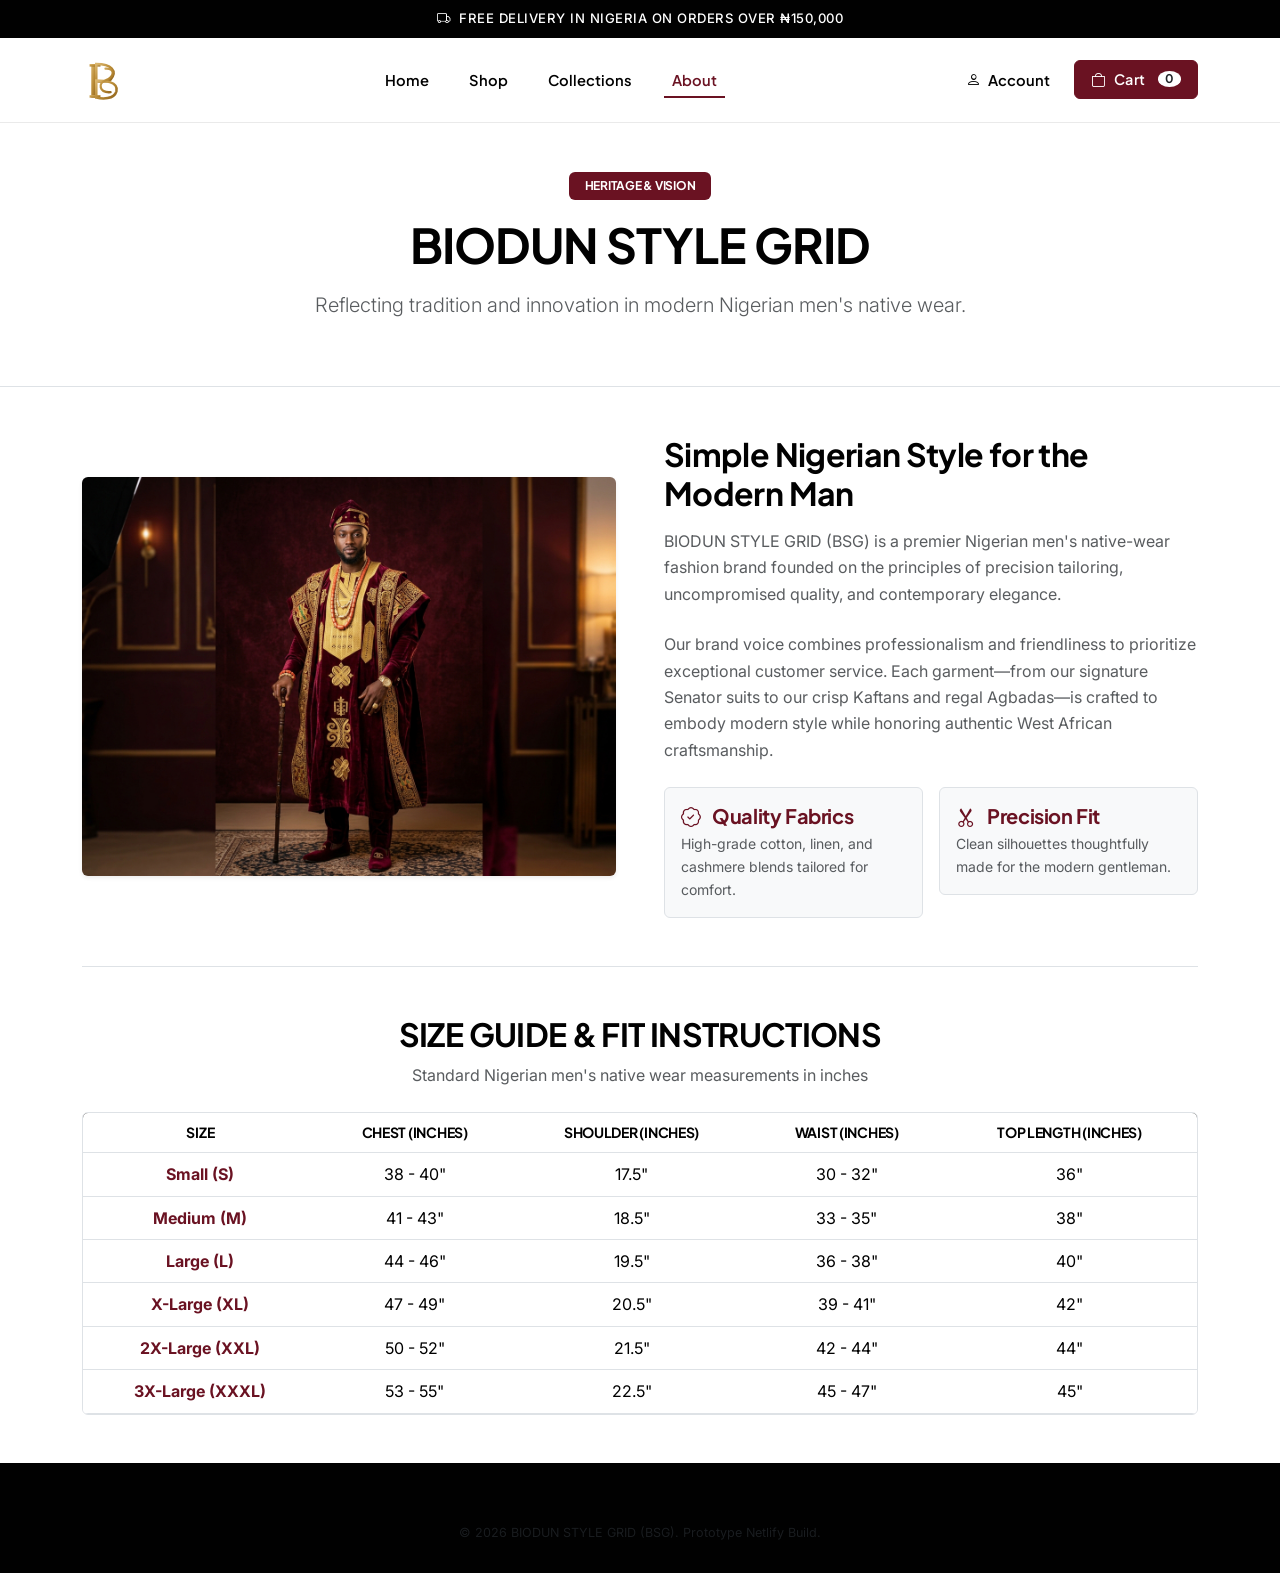
==== about.html @ 50bf49c2 "first commit" ====
<!DOCTYPE html>
<html lang="en">
<head>
  <meta charset="UTF-8">
  <meta name="viewport" content="width=device-width, initial-scale=1.0">
  <title>About Us | BIODUN STYLE GRID</title>
  <link href="https://cdn.jsdelivr.net/npm/bootstrap@5.3.2/dist/css/bootstrap.min.css" rel="stylesheet">
  <link href="https://cdn.jsdelivr.net/npm/bootstrap-icons@1.11.1/font/bootstrap-icons.css" rel="stylesheet">
  <link rel="stylesheet" href="css/style.css">
  <link rel="icon" href="assets/logo.svg" type="image/svg+xml">
</head>
<body>

  <!-- Announcement Bar -->
  <div class="announcement-bar text-center">
    <div class="container">
      <span><i class="bi bi-truck me-1"></i> FREE DELIVERY IN NIGERIA ON ORDERS OVER ₦150,000</span>
    </div>
  </div>

  <!-- Navbar -->
  <nav class="navbar navbar-expand-lg navbar-bsg">
    <div class="container">
      <a class="navbar-brand me-4" href="index.html">
        <img src="assets/logo.svg" alt="BIODUN STYLE GRID" height="42">
      </a>
      <div class="d-flex align-items-center gap-2 d-lg-none ms-auto me-2">
        <a href="cart.html" class="btn btn-link text-dark p-1 position-relative">
          <i class="bi bi-bag fs-5"></i>
          <span class="cart-count-badge position-absolute top-0 start-100 translate-middle">0</span>
        </a>
      </div>
      <button class="navbar-toggler border-0" type="button" data-bs-toggle="collapse" data-bs-target="#bsgNavMenu">
        <span class="navbar-toggler-icon"></span>
      </button>

      <div class="collapse navbar-collapse" id="bsgNavMenu">
        <ul class="navbar-nav mx-auto mb-2 mb-lg-0 text-center">
          <li class="nav-item"><a class="nav-link nav-link-bsg" href="index.html">Home</a></li>
          <li class="nav-item"><a class="nav-link nav-link-bsg" href="shop.html">Shop</a></li>
          <li class="nav-item"><a class="nav-link nav-link-bsg" href="collections.html">Collections</a></li>
          <li class="nav-item"><a class="nav-link nav-link-bsg active" href="about.html">About</a></li>
        </ul>

        <div class="d-none d-lg-flex align-items-center gap-3">
          <a href="login.html" class="nav-link-bsg text-dark nav-account-link me-2"><i class="bi bi-person me-1"></i> Account</a>
          <a href="cart.html" class="btn btn-bsg-primary btn-sm py-2 px-3 d-flex align-items-center gap-2">
            <i class="bi bi-bag"></i> Cart <span class="badge bg-white text-dark rounded-circle cart-count-badge">0</span>
          </a>
        </div>
      </div>
    </div>
  </nav>

  <!-- About Header -->
  <section class="py-5 bg-bsg-bg-light border-bottom">
    <div class="container text-center" style="max-width: 720px;">
      <span class="badge bg-bsg-burgundy text-white font-heading px-3 py-2 mb-3">HERITAGE & VISION</span>
      <h1 class="font-heading display-5 mb-3">BIODUN STYLE GRID</h1>
      <p class="lead text-muted">Reflecting tradition and innovation in modern Nigerian men's native wear.</p>
    </div>
  </section>

  <!-- About Content -->
  <section class="py-5">
    <div class="container">
      <div class="row align-items-center g-5 mb-5">
        <div class="col-lg-6">
          <img src="assets/images/agbada_royal_gold.jpg" alt="BIODUN STYLE GRID Craftsmanship" class="w-100 rounded shadow-sm" style="max-height: 480px; object-fit: cover;">
        </div>

        <div class="col-lg-6">
          <h2 class="font-heading mb-3">Simple Nigerian Style for the Modern Man</h2>
          <p class="text-muted mb-4">
            BIODUN STYLE GRID (BSG) is a premier Nigerian men's native-wear fashion brand founded on the principles of precision tailoring, uncompromised quality, and contemporary elegance.
          </p>
          <p class="text-muted mb-4">
            Our brand voice combines professionalism and friendliness to prioritize exceptional customer service. Each garment—from our signature Senator suits to our crisp Kaftans and regal Agbadas—is crafted to embody modern style while honoring authentic West African craftsmanship.
          </p>

          <div class="row g-3">
            <div class="col-6">
              <div class="p-3 bg-light rounded border">
                <h5 class="font-heading text-bsg-burgundy mb-1"><i class="bi bi-patch-check me-2"></i> Quality Fabrics</h5>
                <p class="small text-muted mb-0">High-grade cotton, linen, and cashmere blends tailored for comfort.</p>
              </div>
            </div>
            <div class="col-6">
              <div class="p-3 bg-light rounded border">
                <h5 class="font-heading text-bsg-burgundy mb-1"><i class="bi bi-scissors me-2"></i> Precision Fit</h5>
                <p class="small text-muted mb-0">Clean silhouettes thoughtfully made for the modern gentleman.</p>
              </div>
            </div>
          </div>
        </div>
      </div>

      <!-- Size Guide Section -->
      <div id="size-guide" class="pt-5 border-top">
        <div class="text-center mb-4">
          <h2 class="font-heading mb-2">SIZE GUIDE & FIT INSTRUCTIONS</h2>
          <p class="text-muted">Standard Nigerian men's native wear measurements in inches</p>
        </div>

        <div class="table-responsive bg-white border rounded">
          <table class="table align-middle text-center mb-0">
            <thead class="bg-bsg-black text-white font-heading small">
              <tr>
                <th>SIZE</th>
                <th>CHEST (INCHES)</th>
                <th>SHOULDER (INCHES)</th>
                <th>WAIST (INCHES)</th>
                <th>TOP LENGTH (INCHES)</th>
              </tr>
            </thead>
            <tbody>
              <tr>
                <td><strong class="text-bsg-burgundy">Small (S)</strong></td>
                <td>38 - 40"</td>
                <td>17.5"</td>
                <td>30 - 32"</td>
                <td>36"</td>
              </tr>
              <tr>
                <td><strong class="text-bsg-burgundy">Medium (M)</strong></td>
                <td>41 - 43"</td>
                <td>18.5"</td>
                <td>33 - 35"</td>
                <td>38"</td>
              </tr>
              <tr>
                <td><strong class="text-bsg-burgundy">Large (L)</strong></td>
                <td>44 - 46"</td>
                <td>19.5"</td>
                <td>36 - 38"</td>
                <td>40"</td>
              </tr>
              <tr>
                <td><strong class="text-bsg-burgundy">X-Large (XL)</strong></td>
                <td>47 - 49"</td>
                <td>20.5"</td>
                <td>39 - 41"</td>
                <td>42"</td>
              </tr>
              <tr>
                <td><strong class="text-bsg-burgundy">2X-Large (XXL)</strong></td>
                <td>50 - 52"</td>
                <td>21.5"</td>
                <td>42 - 44"</td>
                <td>44"</td>
              </tr>
              <tr>
                <td><strong class="text-bsg-burgundy">3X-Large (XXXL)</strong></td>
                <td>53 - 55"</td>
                <td>22.5"</td>
                <td>45 - 47"</td>
                <td>45"</td>
              </tr>
            </tbody>
          </table>
        </div>
      </div>

    </div>
  </section>

  <!-- Footer -->
  <footer class="footer-bsg">
    <div class="container text-center small text-muted">
      <p class="mb-0">© 2026 BIODUN STYLE GRID (BSG). Prototype Netlify Build.</p>
    </div>
  </footer>

  <script src="https://cdn.jsdelivr.net/npm/bootstrap@5.3.2/dist/js/bootstrap.bundle.min.js"></script>
  <script src="js/products.js"></script>
  <script src="js/cart.js"></script>
  <script src="js/auth.js"></script>
</body>
</html>
---- css/style.css ----
/* ==========================================================================
   BIODUN STYLE GRID (BSG) - BRAND STYLESHEET
   Colors: Burgundy #6A1222 | Gold #B98B36 | Light Green #AAE3B8 | Black #010101 | White #FFFFFF
   Stack: HTML5, CSS3, JavaScript, Bootstrap 5, Bootstrap Icons
   ========================================================================== */

@import url('https://fonts.googleapis.com/css2?family=Inter:wght@300;400;500;600;700&family=Plus+Jakarta+Sans:wght@500;600;700;800&display=swap');

:root {
  --bsg-burgundy: #6A1222;
  --bsg-burgundy-hover: #520D1A;
  --bsg-gold: #B98B36;
  --bsg-gold-light: #DAB66E;
  --bsg-light-green: #AAE3B8;
  --bsg-black: #010101;
  --bsg-dark-gray: #1E1E24;
  --bsg-muted: #6C757D;
  --bsg-bg-light: #F8F9FA;
  --bsg-white: #FFFFFF;

  --font-heading: 'Plus Jakarta Sans', -apple-system, sans-serif;
  --font-body: 'Inter', -apple-system, sans-serif;
  
  --bsg-border-radius: 6px;
  --bsg-transition: all 0.25s ease-in-out;
}

/* Global Reset & Base Typography */
body {
  font-family: var(--font-body);
  color: var(--bsg-black);
  background-color: var(--bsg-white);
  line-height: 1.65;
  overflow-x: hidden;
  -webkit-font-smoothing: antialiased;
}

h1, h2, h3, h4, h5, h6, .font-heading {
  font-family: var(--font-heading);
  font-weight: 700;
  color: var(--bsg-black);
  letter-spacing: -0.02em;
}

a {
  color: inherit;
  text-decoration: none;
  transition: var(--bsg-transition);
}

a:hover {
  color: var(--bsg-burgundy);
}

/* Color Classes */
.bg-bsg-burgundy { background-color: var(--bsg-burgundy) !important; color: var(--bsg-white); }
.bg-bsg-gold { background-color: var(--bsg-gold) !important; color: var(--bsg-black); }
.bg-bsg-light { background-color: var(--bsg-bg-light) !important; }
.bg-bsg-black { background-color: var(--bsg-black) !important; color: var(--bsg-white); }
.text-bsg-burgundy { color: var(--bsg-burgundy) !important; }
.text-bsg-gold { color: var(--bsg-gold) !important; }
.text-bsg-green { color: #1E7E34 !important; }
.border-bsg-gold { border-color: var(--bsg-gold) !important; }

/* Buttons */
.btn-bsg-primary {
  background-color: var(--bsg-burgundy);
  color: var(--bsg-white) !important;
  font-family: var(--font-heading);
  font-weight: 600;
  font-size: 0.9rem;
  letter-spacing: 0.5px;
  padding: 12px 26px;
  border-radius: var(--bsg-border-radius);
  border: 1px solid var(--bsg-burgundy);
  transition: var(--bsg-transition);
}

.btn-bsg-primary:hover {
  background-color: var(--bsg-burgundy-hover);
  border-color: var(--bsg-burgundy-hover);
  color: var(--bsg-white) !important;
}

.btn-bsg-secondary {
  background-color: transparent;
  color: var(--bsg-black) !important;
  font-family: var(--font-heading);
  font-weight: 600;
  font-size: 0.9rem;
  padding: 12px 26px;
  border-radius: var(--bsg-border-radius);
  border: 1.5px solid var(--bsg-black);
  transition: var(--bsg-transition);
}

.btn-bsg-secondary:hover {
  background-color: var(--bsg-black);
  color: var(--bsg-white) !important;
}

.btn-bsg-gold {
  background-color: var(--bsg-gold);
  color: var(--bsg-black) !important;
  font-family: var(--font-heading);
  font-weight: 700;
  padding: 12px 24px;
  border-radius: var(--bsg-border-radius);
  border: none;
  transition: var(--bsg-transition);
}

.btn-bsg-gold:hover {
  background-color: var(--bsg-gold-light);
}

/* Header & Announcement Bar */
.announcement-bar {
  background-color: var(--bsg-black);
  color: var(--bsg-white);
  font-size: 0.82rem;
  font-weight: 500;
  padding: 8px 0;
  letter-spacing: 0.5px;
}

.announcement-bar a {
  color: var(--bsg-gold);
  text-decoration: underline;
}

.navbar-bsg {
  background-color: var(--bsg-white);
  border-bottom: 1px solid #EAEAEA;
  padding: 16px 0;
  position: sticky;
  top: 0;
  z-index: 1030;
}

.nav-link-bsg {
  font-family: var(--font-heading);
  font-size: 0.92rem;
  font-weight: 600;
  color: var(--bsg-black) !important;
  margin: 0 12px;
  padding: 6px 0;
  position: relative;
}

.nav-link-bsg:hover, .nav-link-bsg.active {
  color: var(--bsg-burgundy) !important;
}

.nav-link-bsg.active::after {
  content: '';
  position: absolute;
  bottom: 0;
  left: 0;
  width: 100%;
  height: 2px;
  background-color: var(--bsg-burgundy);
}

.cart-count-badge {
  background-color: var(--bsg-burgundy);
  color: var(--bsg-white);
  font-size: 0.75rem;
  font-weight: 700;
  border-radius: 50%;
  padding: 2px 7px;
  margin-left: 4px;
}

/* Hero Section */
.hero-bsg {
  background-color: #F7F5F2;
  padding: 60px 0;
  min-height: 520px;
  display: flex;
  align-items: center;
}

.hero-title {
  font-size: 2.8rem;
  font-weight: 800;
  line-height: 1.15;
  color: var(--bsg-black);
  margin-bottom: 18px;
}

.hero-subtitle {
  font-size: 1.15rem;
  color: #4A4A4A;
  margin-bottom: 30px;
  max-width: 520px;
}

.hero-img-box {
  border-radius: 8px;
  overflow: hidden;
  box-shadow: 0 10px 30px rgba(0,0,0,0.06);
}

.hero-img {
  width: 100%;
  height: 480px;
  object-fit: cover;
}

/* Shop Category Cards */
.category-card {
  position: relative;
  border-radius: 8px;
  overflow: hidden;
  height: 320px;
  background-color: #EEEEEE;
  display: block;
}

.category-card img {
  width: 100%;
  height: 100%;
  object-fit: cover;
  transition: transform 0.4s ease;
}

.category-card:hover img {
  transform: scale(1.05);
}

.category-card-overlay {
  position: absolute;
  inset: 0;
  background: linear-gradient(to top, rgba(1, 1, 1, 0.75) 0%, transparent 60%);
  display: flex;
  flex-direction: column;
  justify-content: flex-end;
  padding: 24px;
  color: var(--bsg-white);
}

.category-card-title {
  font-size: 1.4rem;
  font-weight: 700;
  color: var(--bsg-white);
  margin-bottom: 4px;
}

/* Product Cards */
.bsg-product-card {
  background-color: var(--bsg-white);
  border: 1px solid #EBEBEB;
  border-radius: 8px;
  overflow: hidden;
  transition: var(--bsg-transition);
  height: 100%;
  display: flex;
  flex-direction: column;
}

.bsg-product-card:hover {
  border-color: #CCCCCC;
  box-shadow: 0 8px 24px rgba(0,0,0,0.07);
}

.bsg-product-img-wrapper {
  position: relative;
  padding-top: 130%; /* 3:4 Aspect ratio */
  background-color: #F4F4F4;
  overflow: hidden;
}

.bsg-product-img {
  position: absolute;
  top: 0;
  left: 0;
  width: 100%;
  height: 100%;
  object-fit: cover;
  transition: transform 0.3s ease;
}

.bsg-product-card:hover .bsg-product-img {
  transform: scale(1.03);
}

.badge-bsg-discount {
  position: absolute;
  top: 12px;
  left: 12px;
  background-color: var(--bsg-burgundy);
  color: var(--bsg-white);
  font-size: 0.72rem;
  font-weight: 700;
  padding: 4px 8px;
  border-radius: 4px;
  z-index: 2;
}

.badge-bsg-new {
  position: absolute;
  top: 12px;
  right: 12px;
  background-color: var(--bsg-gold);
  color: var(--bsg-black);
  font-size: 0.72rem;
  font-weight: 700;
  padding: 4px 8px;
  border-radius: 4px;
  z-index: 2;
}

.bsg-card-body {
  padding: 16px;
  display: flex;
  flex-direction: column;
  flex-grow: 1;
}

.bsg-product-title {
  font-size: 1rem;
  font-weight: 600;
  color: var(--bsg-black);
  margin-bottom: 6px;
}

.bsg-product-price {
  font-size: 1.1rem;
  font-weight: 700;
  color: var(--bsg-black);
}

.bsg-product-old-price {
  font-size: 0.88rem;
  color: var(--bsg-muted);
  text-decoration: line-through;
  margin-left: 8px;
}

/* Selectable Size & Color Buttons */
.size-btn-group .btn-size {
  border: 1.5px solid #DDDDDD;
  background: var(--bsg-white);
  color: var(--bsg-black);
  font-weight: 600;
  font-size: 0.85rem;
  min-width: 44px;
  height: 44px;
  border-radius: 6px;
  transition: var(--bsg-transition);
}

.size-btn-group .btn-size:hover {
  border-color: var(--bsg-black);
}

.size-btn-group .btn-size.active {
  border-color: var(--bsg-burgundy);
  background-color: var(--bsg-burgundy);
  color: var(--bsg-white);
}

.color-swatch {
  width: 32px;
  height: 32px;
  border-radius: 50%;
  border: 2px solid transparent;
  cursor: pointer;
  display: inline-block;
  transition: var(--bsg-transition);
}

.color-swatch.active {
  border-color: var(--bsg-burgundy);
  transform: scale(1.15);
}

/* Footer */
.footer-bsg {
  background-color: var(--bsg-black);
  color: #CCCCCC;
  padding: 60px 0 30px 0;
  font-size: 0.9rem;
}

.footer-bsg h6 {
  color: var(--bsg-white);
  font-family: var(--font-heading);
  font-size: 0.95rem;
  font-weight: 700;
  margin-bottom: 20px;
  letter-spacing: 0.5px;
}

.footer-bsg a {
  color: #CCCCCC;
}

.footer-bsg a:hover {
  color: var(--bsg-gold);
}

/* Toast Notification Styling */
.toast-bsg {
  background-color: var(--bsg-black);
  color: var(--bsg-white);
  border-left: 4px solid var(--bsg-burgundy);
  box-shadow: 0 10px 25px rgba(0,0,0,0.2);
}

/* Responsive Tweaks */
@media (max-width: 768px) {
  .hero-bsg {
    padding: 40px 0;
    text-align: center;
  }
  .hero-title {
    font-size: 2.1rem;
  }
  .hero-subtitle {
    margin-left: auto;
    margin-right: auto;
  }
  .hero-img {
    height: 320px;
  }
}
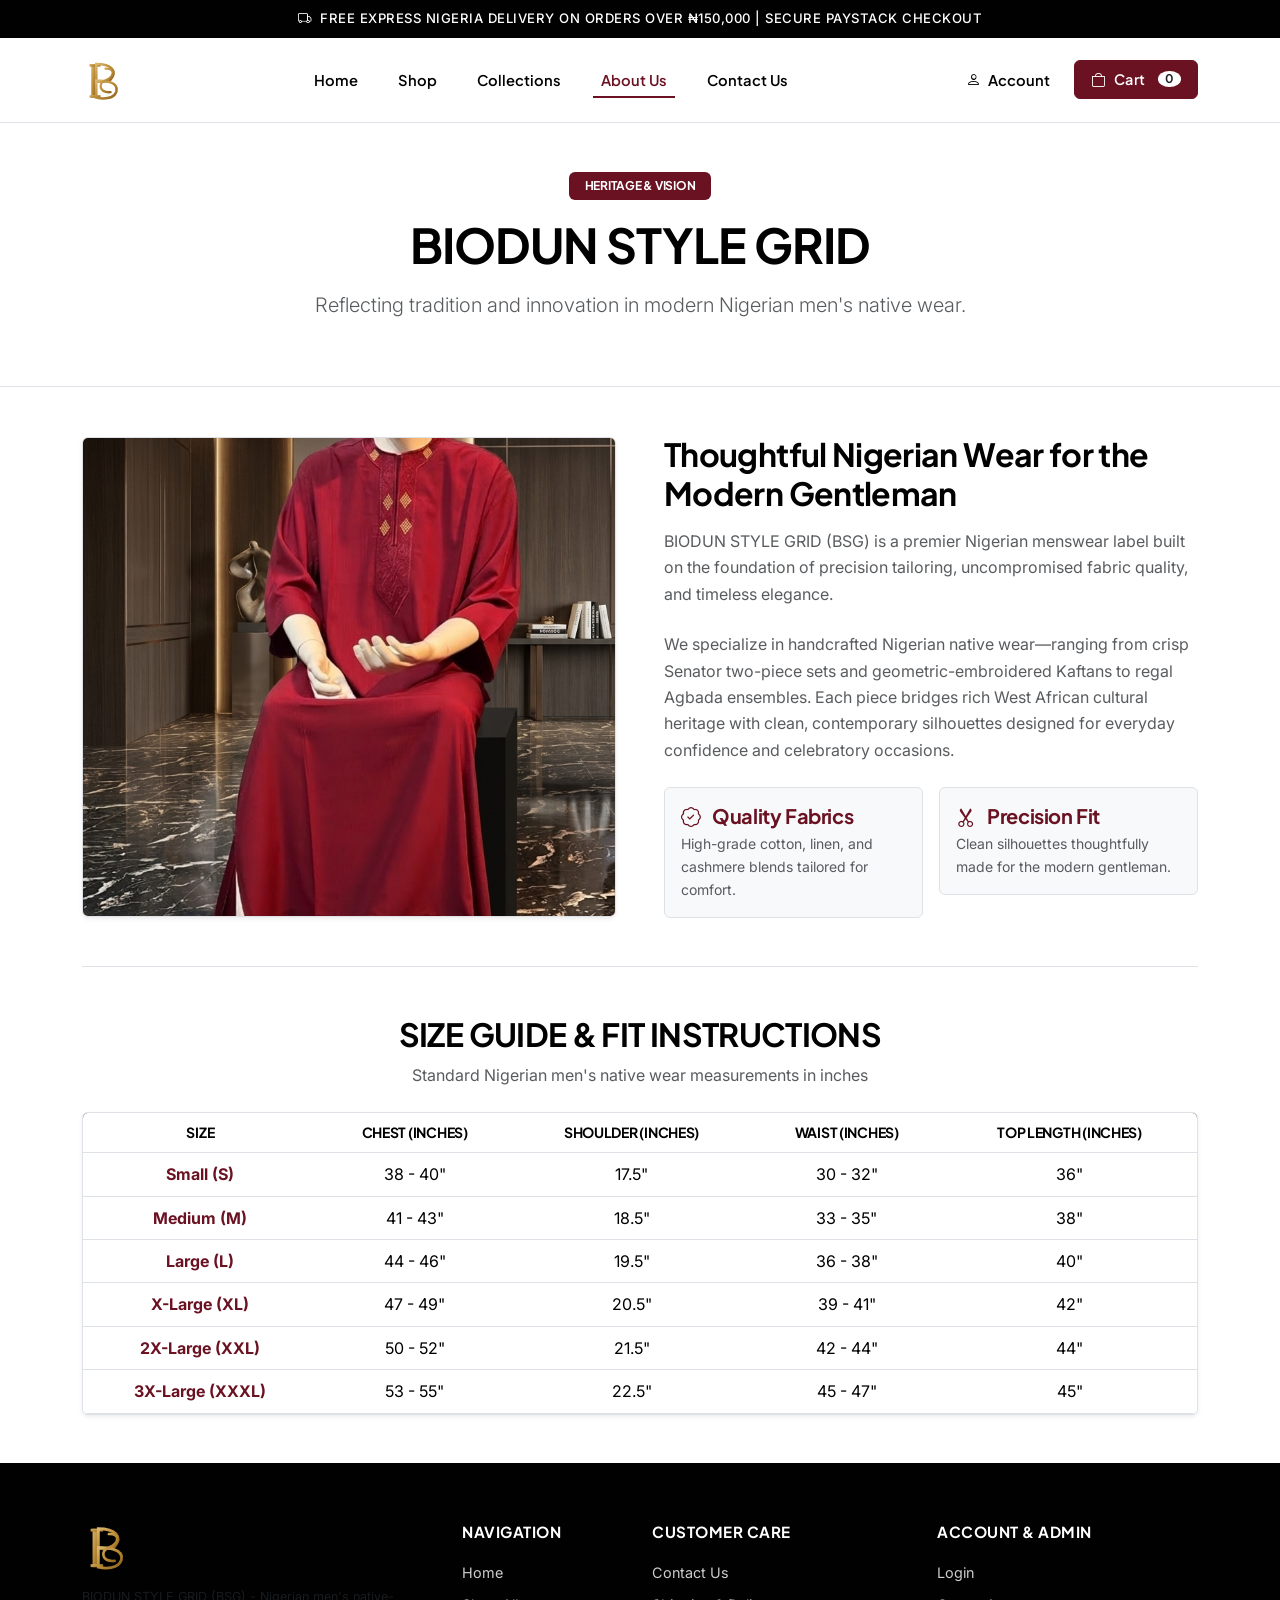
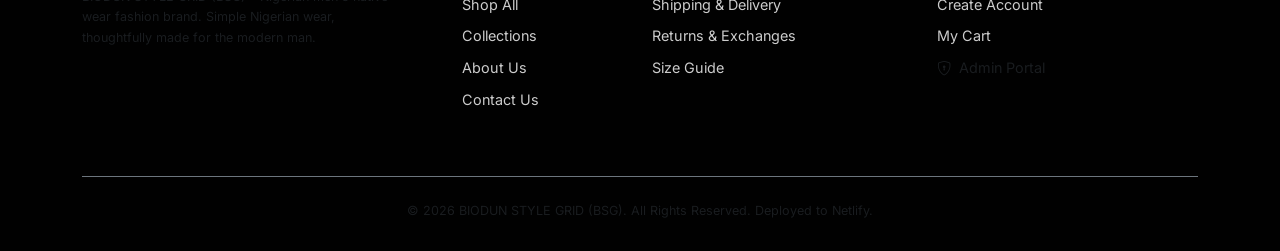
==== commit 7e00fd43: "first commit" ====
--- a/about.html
+++ b/about.html
@@ -4,6 +4,7 @@
   <meta charset="UTF-8">
   <meta name="viewport" content="width=device-width, initial-scale=1.0">
   <title>About Us | BIODUN STYLE GRID</title>
+  <meta name="description" content="Learn about BIODUN STYLE GRID (BSG) - Crafting modern Nigerian men's native wear that combines rich cultural heritage with contemporary elegance.">
   <link href="https://cdn.jsdelivr.net/npm/bootstrap@5.3.2/dist/css/bootstrap.min.css" rel="stylesheet">
   <link href="https://cdn.jsdelivr.net/npm/bootstrap-icons@1.11.1/font/bootstrap-icons.css" rel="stylesheet">
   <link rel="stylesheet" href="css/style.css">
@@ -14,12 +15,12 @@
   <!-- Announcement Bar -->
   <div class="announcement-bar text-center">
     <div class="container">
-      <span><i class="bi bi-truck me-1"></i> FREE DELIVERY IN NIGERIA ON ORDERS OVER ₦150,000</span>
+      <span><i class="bi bi-truck me-1"></i> FREE EXPRESS NIGERIA DELIVERY ON ORDERS OVER ₦150,000 | SECURE PAYSTACK CHECKOUT</span>
     </div>
   </div>
 
   <!-- Navbar -->
-  <nav class="navbar navbar-expand-lg navbar-bsg">
+  <nav class="navbar navbar-expand-lg navbar-bsg border-bottom">
     <div class="container">
       <a class="navbar-brand me-4" href="index.html">
         <img src="assets/logo.svg" alt="BIODUN STYLE GRID" height="42">
@@ -39,7 +40,8 @@
           <li class="nav-item"><a class="nav-link nav-link-bsg" href="index.html">Home</a></li>
           <li class="nav-item"><a class="nav-link nav-link-bsg" href="shop.html">Shop</a></li>
           <li class="nav-item"><a class="nav-link nav-link-bsg" href="collections.html">Collections</a></li>
-          <li class="nav-item"><a class="nav-link nav-link-bsg active" href="about.html">About</a></li>
+          <li class="nav-item"><a class="nav-link nav-link-bsg active" href="about.html">About Us</a></li>
+          <li class="nav-item"><a class="nav-link nav-link-bsg" href="contact.html">Contact Us</a></li>
         </ul>
 
         <div class="d-none d-lg-flex align-items-center gap-3">
@@ -66,16 +68,16 @@
     <div class="container">
       <div class="row align-items-center g-5 mb-5">
         <div class="col-lg-6">
-          <img src="assets/images/agbada_royal_gold.jpg" alt="BIODUN STYLE GRID Craftsmanship" class="w-100 rounded shadow-sm" style="max-height: 480px; object-fit: cover;">
+          <img src="assets/images/burgundy_embroidered_kaftan.jpg" alt="BIODUN STYLE GRID Craftsmanship" class="w-100 rounded shadow-sm border" style="max-height: 480px; object-fit: cover;">
         </div>
 
         <div class="col-lg-6">
-          <h2 class="font-heading mb-3">Simple Nigerian Style for the Modern Man</h2>
+          <h2 class="font-heading mb-3">Thoughtful Nigerian Wear for the Modern Gentleman</h2>
           <p class="text-muted mb-4">
-            BIODUN STYLE GRID (BSG) is a premier Nigerian men's native-wear fashion brand founded on the principles of precision tailoring, uncompromised quality, and contemporary elegance.
+            BIODUN STYLE GRID (BSG) is a premier Nigerian menswear label built on the foundation of precision tailoring, uncompromised fabric quality, and timeless elegance.
           </p>
           <p class="text-muted mb-4">
-            Our brand voice combines professionalism and friendliness to prioritize exceptional customer service. Each garment—from our signature Senator suits to our crisp Kaftans and regal Agbadas—is crafted to embody modern style while honoring authentic West African craftsmanship.
+            We specialize in handcrafted Nigerian native wear—ranging from crisp Senator two-piece sets and geometric-embroidered Kaftans to regal Agbada ensembles. Each piece bridges rich West African cultural heritage with clean, contemporary silhouettes designed for everyday confidence and celebratory occasions.
           </p>
 
           <div class="row g-3">
@@ -102,7 +104,7 @@
           <p class="text-muted">Standard Nigerian men's native wear measurements in inches</p>
         </div>
 
-        <div class="table-responsive bg-white border rounded">
+        <div class="table-responsive bg-white border rounded shadow-sm">
           <table class="table align-middle text-center mb-0">
             <thead class="bg-bsg-black text-white font-heading small">
               <tr>
@@ -166,8 +168,50 @@
 
   <!-- Footer -->
   <footer class="footer-bsg">
-    <div class="container text-center small text-muted">
-      <p class="mb-0">© 2026 BIODUN STYLE GRID (BSG). Prototype Netlify Build.</p>
+    <div class="container">
+      <div class="row g-4 mb-5">
+        <div class="col-lg-4">
+          <img src="assets/logo-white.svg" alt="BSG Emblem" height="48" class="mb-3">
+          <p class="small text-muted mb-4" style="max-width: 320px;">
+            BIODUN STYLE GRID (BSG) - Nigerian men's native-wear fashion brand. Simple Nigerian wear, thoughtfully made for the modern man.
+          </p>
+        </div>
+
+        <div class="col-6 col-md-3 col-lg-2">
+          <h6>NAVIGATION</h6>
+          <ul class="list-unstyled d-flex flex-column gap-2">
+            <li><a href="index.html">Home</a></li>
+            <li><a href="shop.html">Shop All</a></li>
+            <li><a href="collections.html">Collections</a></li>
+            <li><a href="about.html">About Us</a></li>
+            <li><a href="contact.html">Contact Us</a></li>
+          </ul>
+        </div>
+
+        <div class="col-6 col-md-3 col-lg-3">
+          <h6>CUSTOMER CARE</h6>
+          <ul class="list-unstyled d-flex flex-column gap-2">
+            <li><a href="contact.html">Contact Us</a></li>
+            <li><a href="contact.html#shipping">Shipping & Delivery</a></li>
+            <li><a href="contact.html#returns">Returns & Exchanges</a></li>
+            <li><a href="about.html#size-guide">Size Guide</a></li>
+          </ul>
+        </div>
+
+        <div class="col-6 col-md-3 col-lg-3">
+          <h6>ACCOUNT & ADMIN</h6>
+          <ul class="list-unstyled d-flex flex-column gap-2 mb-3">
+            <li><a href="login.html">Login</a></li>
+            <li><a href="register.html">Create Account</a></li>
+            <li><a href="cart.html">My Cart</a></li>
+            <li><a href="admin.html" class="text-muted"><i class="bi bi-shield-lock me-1"></i> Admin Portal</a></li>
+          </ul>
+        </div>
+      </div>
+
+      <div class="border-top border-secondary pt-4 text-center small text-muted">
+        <p class="mb-0">© 2026 BIODUN STYLE GRID (BSG). All Rights Reserved. Deployed to Netlify.</p>
+      </div>
     </div>
   </footer>
 
--- a/css/style.css
+++ b/css/style.css
@@ -426,3 +426,121 @@
     height: 320px;
   }
 }
+
+/* ==========================================================================
+   FULL-PAGE SCROLL ANIMATIONS & DYNAMIC MOTION SYSTEM
+   ========================================================================== */
+
+/* Base Scroll Item */
+.bsg-scroll-item {
+  opacity: 0;
+  transition: transform 0.9s cubic-bezier(0.16, 1, 0.3, 1), opacity 0.8s cubic-bezier(0.16, 1, 0.3, 1);
+  will-change: transform, opacity;
+}
+
+/* Animation Styles */
+[data-bsg-animate="drop-top"] {
+  transform: translateY(-110px) scale(0.95);
+}
+
+[data-bsg-animate="ground-drop"] {
+  transform: translateY(-70px) rotateX(10deg);
+}
+
+[data-bsg-animate="reveal-up"] {
+  transform: translateY(50px);
+}
+
+[data-bsg-animate="slide-left"] {
+  transform: translateX(-70px);
+}
+
+[data-bsg-animate="slide-right"] {
+  transform: translateX(70px);
+}
+
+[data-bsg-animate="zoom-in"] {
+  transform: scale(0.85);
+}
+
+/* Active In-View State */
+.bsg-scroll-item.bsg-in-view {
+  opacity: 1 !important;
+  transform: translateY(0) translateX(0) scale(1) rotateX(0deg) !important;
+}
+
+/* Stagger Delays */
+[data-bsg-delay="1"] { transition-delay: 0.12s; }
+[data-bsg-delay="2"] { transition-delay: 0.24s; }
+[data-bsg-delay="3"] { transition-delay: 0.36s; }
+[data-bsg-delay="4"] { transition-delay: 0.48s; }
+[data-bsg-delay="5"] { transition-delay: 0.60s; }
+
+/* Continuous Ambient Motion */
+@keyframes floatSubtle {
+  0%, 100% { transform: translateY(0); }
+  50% { transform: translateY(-10px); }
+}
+
+@keyframes swaySubtle {
+  0%, 100% { transform: rotate(0deg); }
+  50% { transform: rotate(2deg); }
+}
+
+@keyframes pulseGlow {
+  0%, 100% { transform: scale(1); filter: brightness(1); }
+  50% { transform: scale(1.03); filter: brightness(1.05); }
+}
+
+.bsg-float {
+  animation: floatSubtle 4.8s ease-in-out infinite;
+}
+
+.bsg-sway {
+  animation: swaySubtle 6s ease-in-out infinite;
+}
+
+.bsg-pulse {
+  animation: pulseGlow 3.5s ease-in-out infinite;
+}
+
+/* Enhanced Button Interactions & Micro-Animations */
+.btn-bsg-primary, .btn-bsg-secondary, .btn-bsg-gold {
+  position: relative;
+  overflow: hidden;
+  transition: transform 0.25s cubic-bezier(0.16, 1, 0.3, 1), background-color 0.25s ease, box-shadow 0.25s ease;
+}
+
+.btn-bsg-primary:hover, .btn-bsg-secondary:hover {
+  transform: translateY(-3px) scale(1.02);
+  box-shadow: 0 10px 22px rgba(106, 18, 34, 0.25);
+}
+
+.btn-bsg-gold:hover {
+  transform: translateY(-3px) scale(1.02);
+  box-shadow: 0 10px 22px rgba(185, 139, 54, 0.3);
+}
+
+.btn i.bi-arrow-right {
+  display: inline-block;
+  transition: transform 0.25s ease-in-out;
+}
+
+.btn:hover i.bi-arrow-right {
+  transform: translateX(6px);
+}
+
+/* Accessibility: Reduced Motion Support */
+@media (prefers-reduced-motion: reduce) {
+  .bsg-scroll-item {
+    opacity: 1 !important;
+    transform: none !important;
+    transition: none !important;
+  }
+  .bsg-float, .bsg-sway, .bsg-pulse {
+    animation: none !important;
+  }
+}
+
+
+
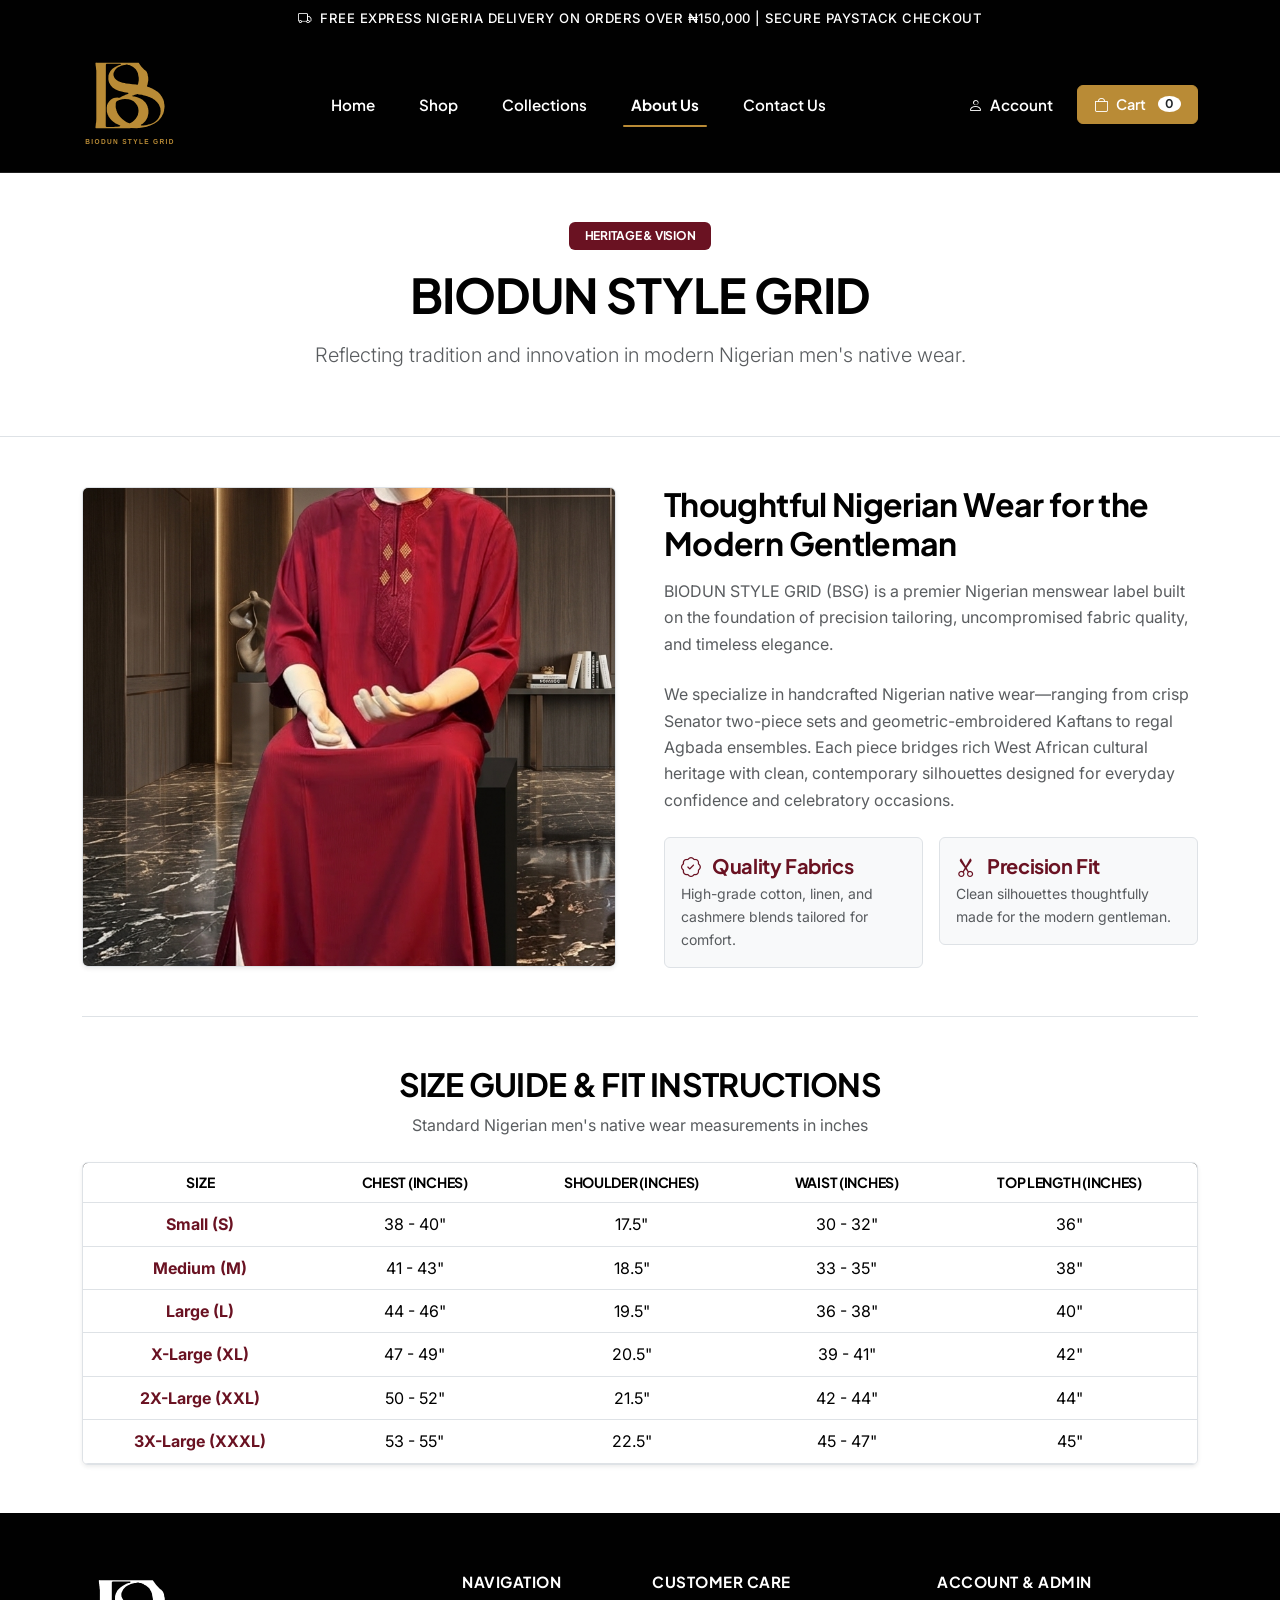
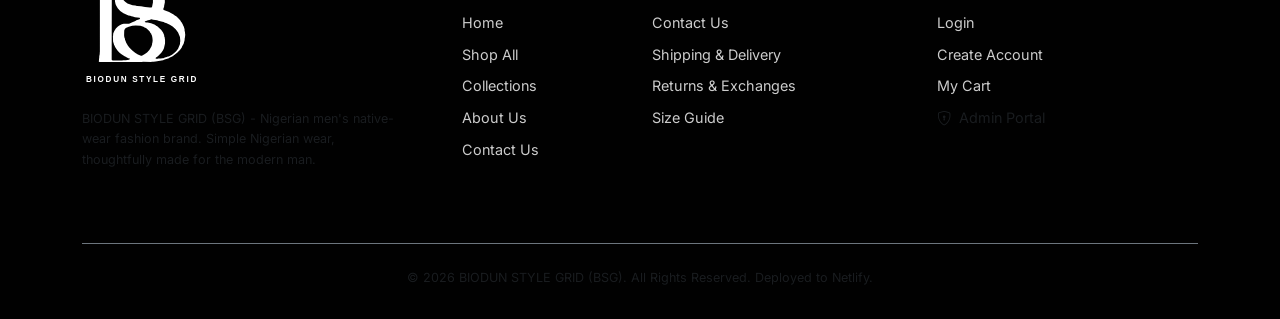
==== commit e8a1d08a: "first commit" ====
--- a/about.html
+++ b/about.html
@@ -23,10 +23,10 @@
   <nav class="navbar navbar-expand-lg navbar-bsg border-bottom">
     <div class="container">
       <a class="navbar-brand me-4" href="index.html">
-        <img src="assets/logo.svg" alt="BIODUN STYLE GRID" height="42">
+        <img class="bsg-logo-header" src="assets/logo.svg" alt="BIODUN STYLE GRID" height="96">
       </a>
       <div class="d-flex align-items-center gap-2 d-lg-none ms-auto me-2">
-        <a href="cart.html" class="btn btn-link text-dark p-1 position-relative">
+        <a href="cart.html" class="btn btn-link text-white p-1 position-relative">
           <i class="bi bi-bag fs-5"></i>
           <span class="cart-count-badge position-absolute top-0 start-100 translate-middle">0</span>
         </a>
@@ -45,8 +45,8 @@
         </ul>
 
         <div class="d-none d-lg-flex align-items-center gap-3">
-          <a href="login.html" class="nav-link-bsg text-dark nav-account-link me-2"><i class="bi bi-person me-1"></i> Account</a>
-          <a href="cart.html" class="btn btn-bsg-primary btn-sm py-2 px-3 d-flex align-items-center gap-2">
+          <a href="login.html" class="nav-link-bsg text-white nav-account-link me-2"><i class="bi bi-person me-1"></i> Account</a>
+          <a href="cart.html" class="btn btn-bsg-gold btn-sm py-2 px-3 d-flex align-items-center gap-2">
             <i class="bi bi-bag"></i> Cart <span class="badge bg-white text-dark rounded-circle cart-count-badge">0</span>
           </a>
         </div>
@@ -171,7 +171,7 @@
     <div class="container">
       <div class="row g-4 mb-5">
         <div class="col-lg-4">
-          <img src="assets/logo-white.svg" alt="BSG Emblem" height="48" class="mb-3">
+          <img src="assets/logo-white.svg" alt="BSG Emblem" height="120" class="mb-3">
           <p class="small text-muted mb-4" style="max-width: 320px;">
             BIODUN STYLE GRID (BSG) - Nigerian men's native-wear fashion brand. Simple Nigerian wear, thoughtfully made for the modern man.
           </p>
--- a/css/style.css
+++ b/css/style.css
@@ -129,10 +129,11 @@
   text-decoration: underline;
 }
 
+/* Dark Navbar Matching Footer Theme & Gold Active Underline */
 .navbar-bsg {
-  background-color: var(--bsg-white);
-  border-bottom: 1px solid #EAEAEA;
-  padding: 16px 0;
+  background-color: var(--bsg-black) !important; /* Matches footer dark background */
+  border-bottom: 1px solid rgba(255, 255, 255, 0.12) !important;
+  padding: 14px 0;
   position: sticky;
   top: 0;
   z-index: 1030;
@@ -140,26 +141,60 @@
 
 .nav-link-bsg {
   font-family: var(--font-heading);
-  font-size: 0.92rem;
+  font-size: 0.95rem;
   font-weight: 600;
-  color: var(--bsg-black) !important;
-  margin: 0 12px;
-  padding: 6px 0;
+  color: var(--bsg-white) !important; /* White text on dark navbar */
+  margin: 0 14px;
+  padding: 8px 0;
   position: relative;
-}
-
-.nav-link-bsg:hover, .nav-link-bsg.active {
-  color: var(--bsg-burgundy) !important;
-}
-
+  transition: var(--bsg-transition);
+}
+
+.nav-link-bsg:hover {
+  color: var(--bsg-gold) !important;
+}
+
+.nav-link-bsg.active {
+  color: var(--bsg-white) !important;
+  font-weight: 700;
+}
+
+/* Active Nav Item Underline in GOLD (matching logo color) */
 .nav-link-bsg.active::after {
   content: '';
   position: absolute;
-  bottom: 0;
+  bottom: -2px;
   left: 0;
   width: 100%;
-  height: 2px;
-  background-color: var(--bsg-burgundy);
+  height: 2.5px;
+  background-color: var(--bsg-gold) !important; /* Solid Gold Underline */
+  border-radius: 2px;
+}
+
+.btn-bsg-gold {
+  background-color: var(--bsg-gold) !important;
+  color: var(--bsg-white) !important;
+  font-family: var(--font-heading);
+  font-weight: 600;
+  font-size: 0.9rem;
+  padding: 8px 18px;
+  border-radius: var(--bsg-border-radius);
+  border: 1px solid var(--bsg-gold);
+  transition: var(--bsg-transition);
+}
+
+.btn-bsg-gold:hover {
+  background-color: #a3782b !important;
+  border-color: #a3782b !important;
+  color: var(--bsg-white) !important;
+}
+
+.navbar-bsg .navbar-toggler {
+  border-color: rgba(255, 255, 255, 0.25) !important;
+}
+
+.navbar-bsg .navbar-toggler-icon {
+  filter: invert(1);
 }
 
 .cart-count-badge {
@@ -544,3 +579,49 @@
 
 
 
+
+/* Brand Logo Sizing - Enlarged 2.5x to 3x */
+.bsg-logo-header {
+  height: 96px;
+  max-height: 110px;
+  width: auto;
+  object-fit: contain;
+  transition: var(--bsg-transition);
+}
+
+.bsg-logo-footer {
+  height: 120px;
+  max-height: 140px;
+  width: auto;
+  object-fit: contain;
+  transition: var(--bsg-transition);
+}
+
+
+.navbar-luxury {
+  background-color: var(--bsg-black) !important;
+  border-bottom: 1px solid rgba(218, 182, 110, 0.3) !important;
+  padding: 14px 0;
+}
+.navbar-luxury .nav-link {
+  color: var(--bsg-white) !important;
+  font-weight: 600;
+}
+.navbar-luxury .nav-link:hover, .navbar-luxury .nav-link.active {
+  color: var(--bsg-gold) !important;
+}
+
+
+/* Ensure ALL icons in Navbar match White Link Text */
+.navbar-bsg i,
+.navbar-bsg .bi,
+.navbar-bsg [class*="bi-"],
+.navbar-bsg .btn-link,
+.navbar-bsg .nav-link-bsg i,
+.navbar-bsg .nav-account-link i,
+.navbar-luxury i,
+.navbar-luxury [data-lucide] {
+  color: var(--bsg-white) !important;
+  fill: var(--bsg-white) !important;
+  stroke: var(--bsg-white) !important;
+}
